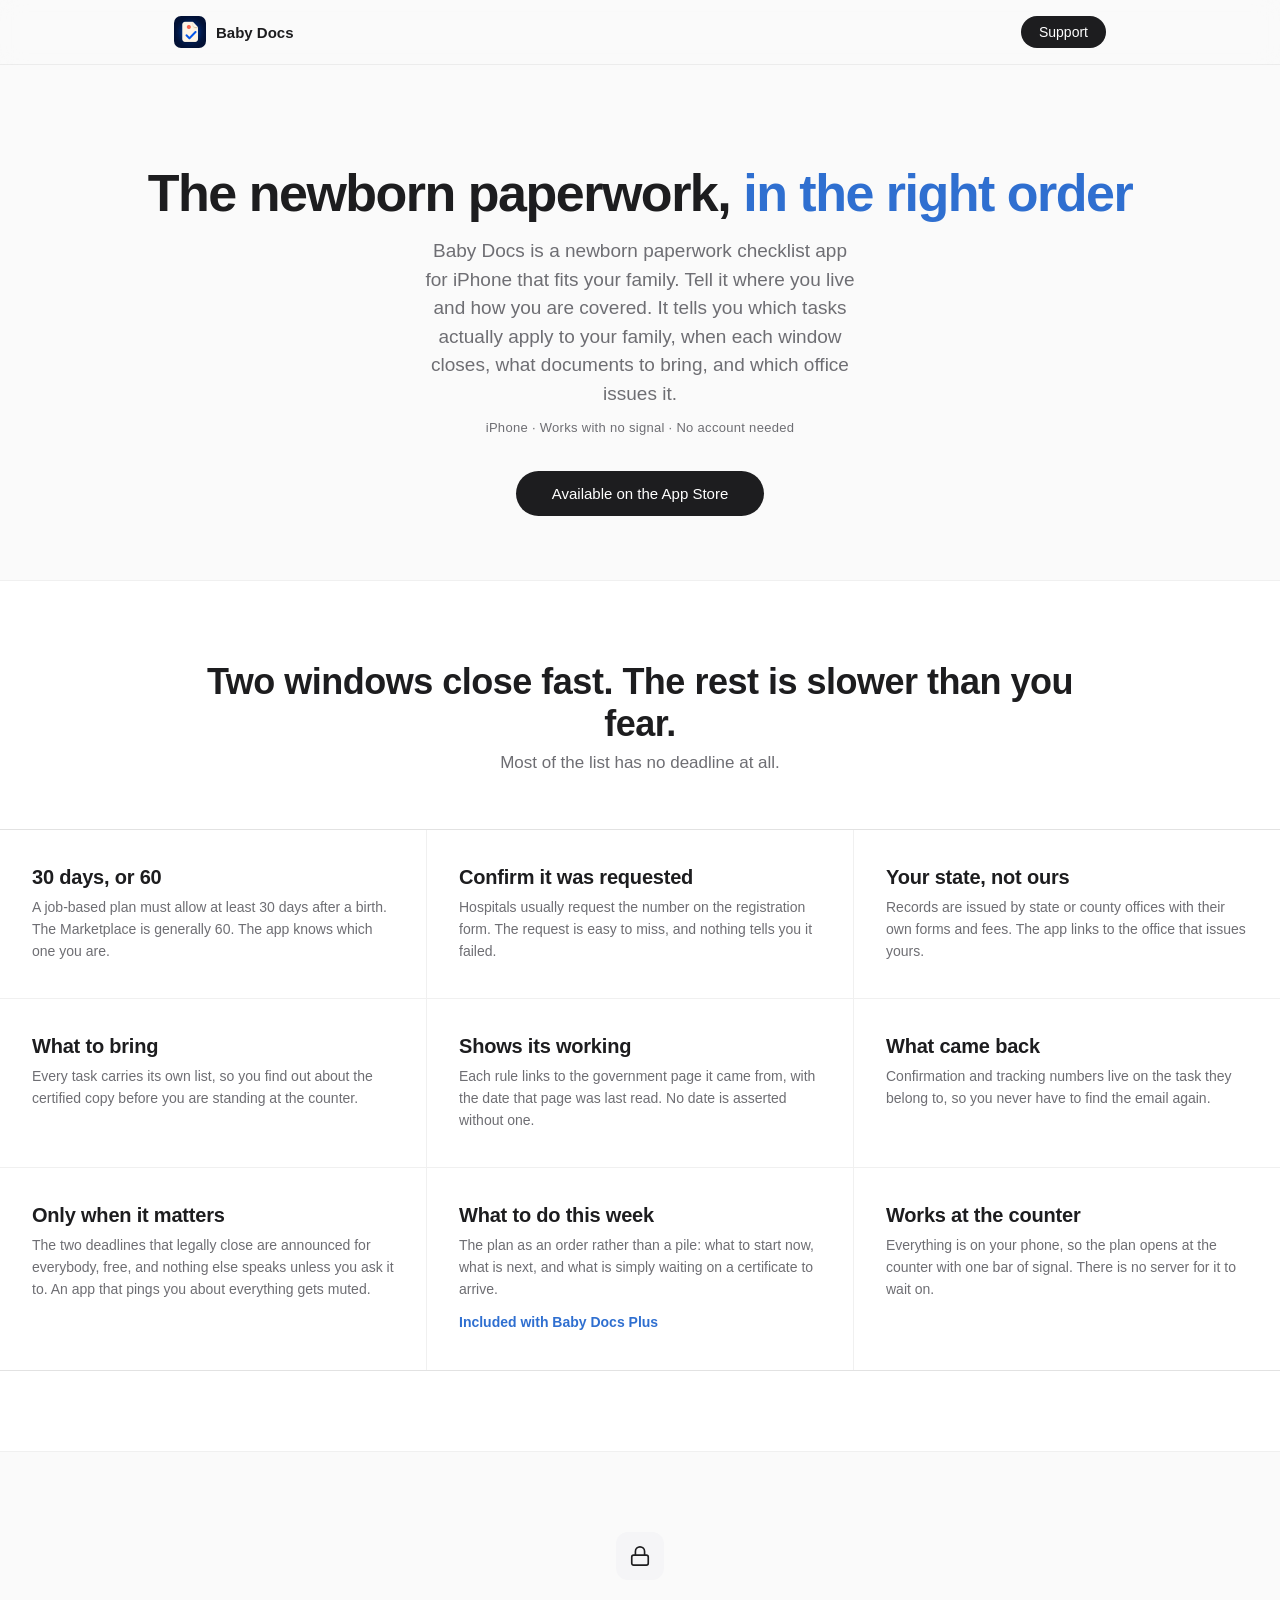
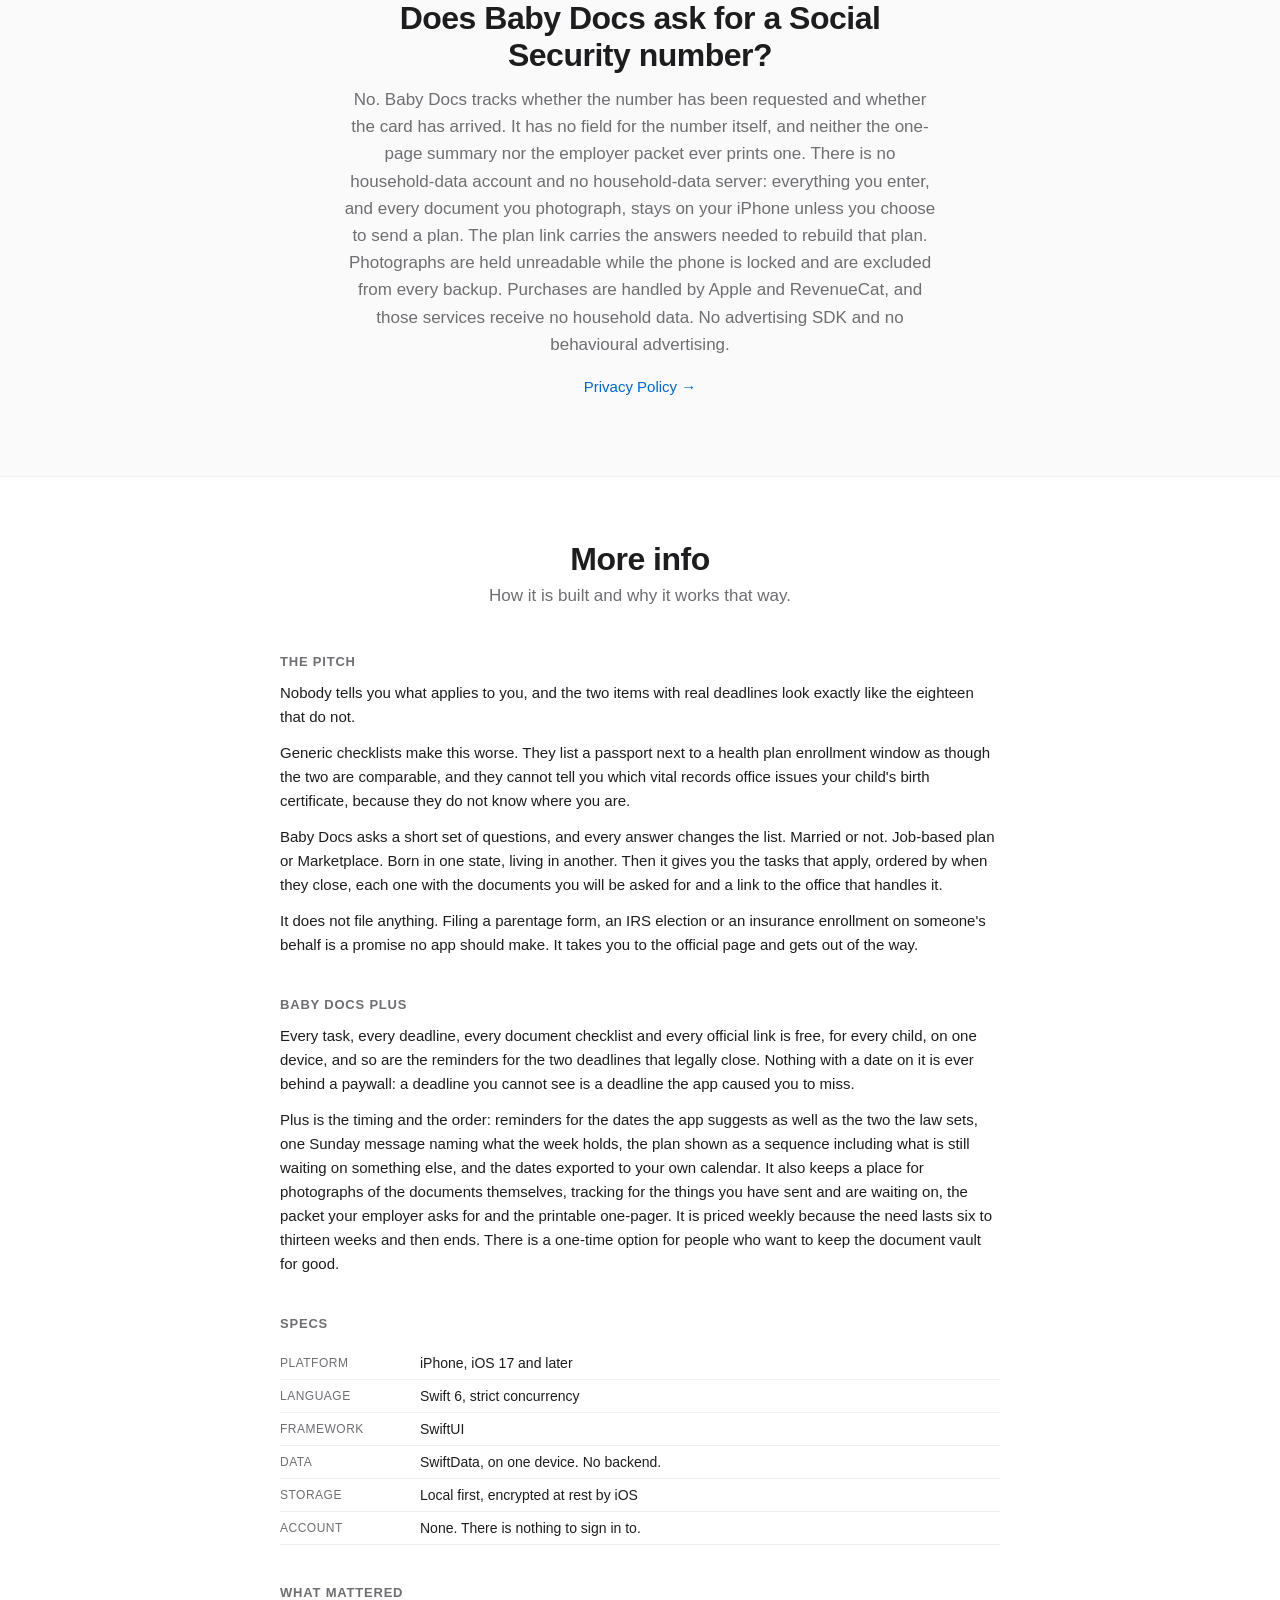
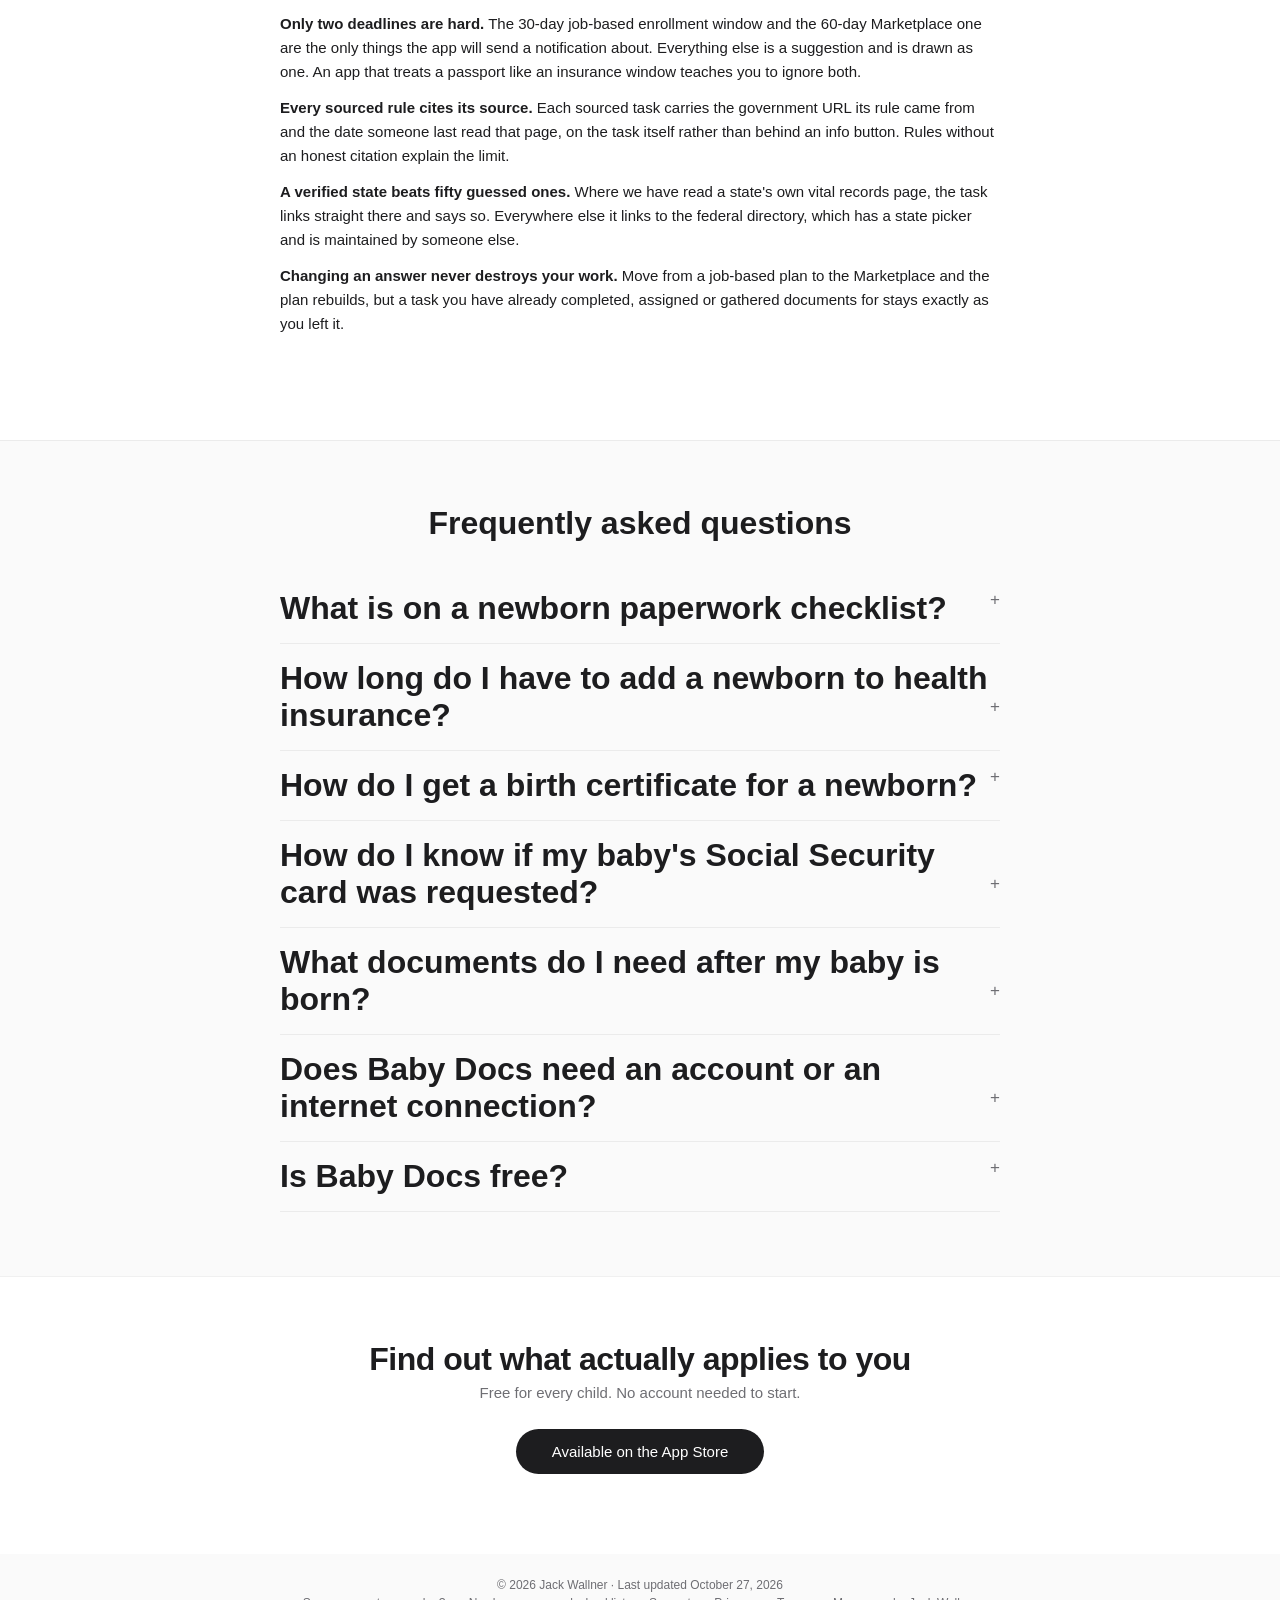
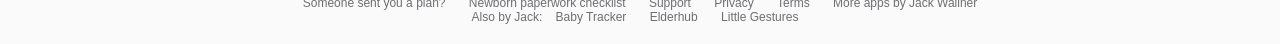
==== docs/index.html @ ced4e84e "feat(site): markdown copies, llms.txt and question H2s for AI search" ====
<!doctype html>
<html lang="en">
  <head>
    <meta charset="UTF-8" />
    <meta name="viewport" content="width=device-width, initial-scale=1.0" />
    <link rel="icon" type="image/png" sizes="256x256" href="icon_256.png" />
    <link rel="apple-touch-icon" href="icon_256.png" />
    <title>Baby Docs: Newborn Paperwork Checklist for iPhone</title>
    <meta name="description" content="Baby Docs is a newborn paperwork checklist app for iPhone: birth certificate, Social Security card, health plan and leave, with deadlines and official links.">
    <link rel="canonical" href="https://jackwallner.com/ios/babydocs/" />
    <meta name="apple-itunes-app" content="app-id=6799785786" />
    <script>if(location.hostname==="jackwallner.github.io"){var c=document.querySelector('link[rel="canonical"]');if(c&&c.href.indexOf("https://jackwallner.com/")===0)location.replace(c.href)}</script>
    <meta
      name="keywords"
      content="newborn paperwork, birth certificate, social security card for baby, add baby to insurance, special enrollment period, new parent checklist, parental leave, 529, passport for baby"
    />

    <meta property="og:title" content="Baby Docs: Newborn Paperwork Checklist for iPhone">
    <meta property="og:description" content="Tell it where you live and how you are covered. It shows which newborn paperwork applies, when each window closes, and where to go.">
    <meta property="og:type" content="website">
    <meta property="og:url" content="https://jackwallner.com/ios/babydocs/">
    <meta property="og:image" content="https://jackwallner.github.io/babydocs/og-preview.png">
    <meta property="og:video" content="https://jackwallner.github.io/babydocs/preview.mp4">
    <meta property="og:video:secure_url" content="https://jackwallner.github.io/babydocs/preview.mp4">
    <meta property="og:video:type" content="video/mp4">
    <meta property="og:video:width" content="1080">
    <meta property="og:video:height" content="1080">
    <meta property="og:site_name" content="Jack Wallner">

    <meta name="twitter:card" content="summary_large_image">
    <meta name="twitter:title" content="Baby Docs: Newborn Paperwork Checklist for iPhone">
    <meta name="twitter:description" content="Tell it where you live and how you are covered. It shows which newborn paperwork applies, when each window closes, and where to go.">
    <meta name="twitter:image" content="https://jackwallner.github.io/babydocs/icon_256.png">

    <meta name="robots" content="index, follow, max-image-preview:large">
    <script type="application/ld+json">
{
  "@context": "https://schema.org",
  "@graph": [
    {
      "@type": "MobileApplication",
      "dateModified": "2026-10-27",
      "@id": "https://jackwallner.com/ios/babydocs/#app",
      "name": "Baby Docs: Newborn Paperwork",
      "alternateName": "Baby Docs",
      "description": "Baby Docs is a newborn paperwork checklist for iPhone for families in the United States. It builds a plan for the birth certificate, Social Security card, health plan enrollment and parental leave, with the deadline, the documents to bring and the official link for each. No account is needed and it works offline.",
      "applicationCategory": "UtilitiesApplication",
      "operatingSystem": "iOS 17.0 or later",
      "url": "https://jackwallner.com/ios/babydocs/",
      "downloadUrl": "https://apps.apple.com/us/app/baby-docs-newborn-paperwork/id6799785786",
      "installUrl": "https://apps.apple.com/us/app/baby-docs-newborn-paperwork/id6799785786",
      "sameAs": "https://apps.apple.com/us/app/baby-docs-newborn-paperwork/id6799785786",
      "featureList": [
        "Personalized newborn paperwork plan from a few questions",
        "Health plan enrollment windows for job-based and Marketplace coverage",
        "Social Security card request and arrival tracking, never stores the number",
        "Documents to bring and an official link for every task",
        "Reminders for the two legally closing deadlines",
        "Works offline with no account",
        "Optional Plus for timing, document vault and exports"
      ],
      "offers": {
        "@type": "Offer",
        "price": "0",
        "priceCurrency": "USD"
      },
      "author": {
        "@type": "Person",
        "name": "Jack Wallner",
        "url": "https://jackwallner.com/"
      },
      "publisher": {
        "@type": "Person",
        "name": "Jack Wallner",
        "url": "https://jackwallner.com/"
      }
    },
    {
      "@type": "FAQPage",
      "mainEntity": [
        {
          "@type": "Question",
          "name": "What is on a newborn paperwork checklist?",
          "acceptedAnswer": {
            "@type": "Answer",
            "text": "In the United States it usually covers the birth certificate, the Social Security card, adding the baby to your health plan, parental leave and a few optional items like a passport. Baby Docs asks a few questions about your household and shows only the tasks that apply to you."
          }
        },
        {
          "@type": "Question",
          "name": "How long do I have to add a newborn to health insurance?",
          "acceptedAnswer": {
            "@type": "Answer",
            "text": "A job-based plan must allow at least 30 days after a birth, and the Marketplace is generally 60 days. Baby Docs checks which kind of coverage you have and shows the window that applies, and these are the two deadlines it sends reminders for."
          }
        },
        {
          "@type": "Question",
          "name": "How do I get a birth certificate for a newborn?",
          "acceptedAnswer": {
            "@type": "Answer",
            "text": "Birth certificates are issued by a state or county vital records office, each with its own forms and fees. Baby Docs links to the office that issues yours and lists the documents to bring."
          }
        },
        {
          "@type": "Question",
          "name": "How do I know if my baby's Social Security card was requested?",
          "acceptedAnswer": {
            "@type": "Answer",
            "text": "Hospitals usually request the number on the birth registration form, but the request is easy to miss. Baby Docs tracks whether the number has been requested and whether the card has arrived. It never asks for the number itself."
          }
        },
        {
          "@type": "Question",
          "name": "What documents do I need after my baby is born?",
          "acceptedAnswer": {
            "@type": "Answer",
            "text": "It depends on the task, your state and your coverage. Every task in Baby Docs carries its own list of documents to bring, so you know about things like a certified copy before you are at the counter."
          }
        },
        {
          "@type": "Question",
          "name": "Does Baby Docs need an account or an internet connection?",
          "acceptedAnswer": {
            "@type": "Answer",
            "text": "No account is needed, and the plan works with no signal. Everything you enter stays on your iPhone, and there is no household-data server."
          }
        },
        {
          "@type": "Question",
          "name": "Is Baby Docs free?",
          "acceptedAnswer": {
            "@type": "Answer",
            "text": "Yes. Every task, deadline, document checklist and official link is free, for every child. The optional Plus upgrade adds timing, a document vault and exports, and nothing with a date on it is behind a paywall. Prices are shown in the app before you buy and vary by region."
          }
        }
      ]
    },
    {
      "@type": "BreadcrumbList",
      "itemListElement": [
        {
          "@type": "ListItem",
          "position": 1,
          "name": "Jack Wallner",
          "item": "https://jackwallner.com/"
        },
        {
          "@type": "ListItem",
          "position": 2,
          "name": "iOS apps",
          "item": "https://jackwallner.com/ios/"
        },
        {
          "@type": "ListItem",
          "position": 3,
          "name": "Baby Docs: Newborn Paperwork",
          "item": "https://jackwallner.com/ios/babydocs/"
        }
      ]
    }
  ]
}
    </script>
    <style>
      * {
        margin: 0;
        padding: 0;
        box-sizing: border-box;
      }

      body {
        font-family:
          -apple-system, BlinkMacSystemFont, "SF Pro Display", "SF Pro Text",
          "Helvetica Neue", sans-serif;
        color: #1d1d1f;
        background: #fafafa;
        -webkit-font-smoothing: antialiased;
        -moz-osx-font-smoothing: grayscale;
      }

      .container {
        max-width: 980px;
        margin: 0 auto;
        padding: 0 24px;
      }

      /* Nav */
      nav {
        padding: 16px 0;
        border-bottom: 1px solid rgba(0, 0, 0, 0.06);
        background: rgba(250, 250, 250, 0.85);
        backdrop-filter: blur(12px);
        -webkit-backdrop-filter: blur(12px);
        position: sticky;
        top: 0;
        z-index: 10;
      }

      nav .container {
        display: flex;
        align-items: center;
        justify-content: space-between;
      }

      .nav-brand {
        display: flex;
        align-items: center;
        gap: 10px;
        text-decoration: none;
        color: #1d1d1f;
      }

      .nav-brand img {
        width: 32px;
        height: 32px;
        border-radius: 7px;
      }

      .nav-brand span {
        font-size: 15px;
        font-weight: 600;
      }

      .nav-link {
        font-size: 14px;
        text-decoration: none;
        background: #1d1d1f;
        color: #fff;
        padding: 8px 18px;
        border-radius: 980px;
        font-weight: 500;
        transition: opacity 0.15s;
      }

      .nav-link:hover {
        opacity: 0.85;
      }

      /* Hero */
      .hero {
        text-align: center;
        padding: 100px 24px 64px;
      }

      .hero h1 {
        font-size: 52px;
        font-weight: 700;
        letter-spacing: -1.5px;
        line-height: 1.08;
        margin-bottom: 16px;
      }

      .hero h1 span {
        color: #2f6fd0;
      }

      .hero .tagline {
        font-size: 19px;
        color: #6e6e73;
        line-height: 1.5;
        max-width: 440px;
        margin: 0 auto 12px;
      }

      .hero .platforms {
        font-size: 13px;
        color: #6e6e73;
        letter-spacing: 0.3px;
        margin-bottom: 36px;
      }

      .download-btn {
        display: inline-block;
        background: #1d1d1f;
        color: #fff;
        font-size: 15px;
        font-weight: 500;
        padding: 14px 36px;
        border-radius: 980px;
        text-decoration: none;
        transition: opacity 0.15s;
      }

      .download-btn:hover {
        opacity: 0.85;
      }

      /* Screenshot showcase */
      .showcase {
        padding: 0 0 80px;
      }

      .showcase-scroll {
        display: flex;
        gap: 24px;
        overflow-x: auto;
        scroll-snap-type: x mandatory;
        -webkit-overflow-scrolling: touch;
        padding: 0 24px;
        max-width: 1200px;
        margin: 0 auto;
        scrollbar-width: none;
      }

      .showcase-scroll::-webkit-scrollbar {
        display: none;
      }

      .showcase-card {
        flex-shrink: 0;
        scroll-snap-align: center;
        border-radius: 18px;
        overflow: hidden;
        box-shadow:
          0 2px 8px rgba(0, 0, 0, 0.06),
          0 16px 48px rgba(0, 0, 0, 0.08);
      }

      .showcase-card img {
        height: 540px;
        display: block;
      }

      /* Features */
      .features {
        padding: 80px 0;
        background: #fff;
        border-top: 1px solid rgba(0, 0, 0, 0.06);
        border-bottom: 1px solid rgba(0, 0, 0, 0.06);
      }

      .features-header {
        text-align: center;
        margin-bottom: 56px;
      }

      .features-header h2 {
        font-size: 36px;
        font-weight: 700;
        letter-spacing: -0.5px;
        margin-bottom: 8px;
      }

      .features-header p {
        font-size: 17px;
        color: #6e6e73;
      }

      .features-grid {
        display: grid;
        grid-template-columns: repeat(3, 1fr);
        gap: 1px;
        background: rgba(0, 0, 0, 0.06);
        border-top: 1px solid rgba(0, 0, 0, 0.06);
        border-bottom: 1px solid rgba(0, 0, 0, 0.06);
      }

      .feature-card {
        background: #fff;
        padding: 36px 32px;
      }

      .feature-card h3 {
        font-size: 20px;
        font-weight: 600;
        letter-spacing: -0.2px;
        margin-bottom: 8px;
      }

      .feature-card p {
        font-size: 14px;
        color: #6e6e73;
        line-height: 1.55;
      }

      /* Privacy */
      .privacy {
        padding: 80px 0;
      }

      .privacy .container {
        max-width: 640px;
        text-align: center;
      }

      .privacy .lockup {
        display: inline-flex;
        align-items: center;
        justify-content: center;
        width: 48px;
        height: 48px;
        border-radius: 12px;
        background: #f5f5f7;
        margin-bottom: 20px;
      }

      .privacy .lockup svg {
        width: 22px;
        height: 22px;
        fill: none;
        stroke: #1d1d1f;
        stroke-width: 1.8;
        stroke-linecap: round;
        stroke-linejoin: round;
      }

      .privacy h2 {
        font-size: 32px;
        font-weight: 700;
        letter-spacing: -0.5px;
        margin-bottom: 12px;
      }

      .privacy p {
        font-size: 17px;
        color: #6e6e73;
        line-height: 1.6;
        margin-bottom: 20px;
      }

      .privacy a {
        font-size: 15px;
        color: #0066cc;
        text-decoration: none;
        font-weight: 500;
      }

      .privacy a:hover {
        text-decoration: underline;
      }

      /* More Info */
      .more-info {
        padding: 64px 24px;
        background: #fff;
        border-top: 1px solid rgba(0, 0, 0, 0.06);
      }

      .more-info-header {
        text-align: center;
        margin-bottom: 48px;
      }

      .more-info-header h2 {
        font-size: 32px;
        font-weight: 700;
        letter-spacing: -0.5px;
        margin-bottom: 8px;
      }

      .more-info-header p {
        font-size: 17px;
        color: #6e6e73;
      }

      .more-info-content {
        max-width: 720px;
        margin: 0 auto;
      }

      .more-info-section {
        margin-bottom: 40px;
      }

      .more-info-section h3 {
        font-size: 13px;
        font-weight: 600;
        text-transform: uppercase;
        letter-spacing: 0.8px;
        color: #6e6e73;
        margin-bottom: 12px;
      }

      .more-info-section p {
        font-size: 15px;
        line-height: 1.6;
        color: #1d1d1f;
        margin-bottom: 12px;
      }

      .more-info-section p:last-child {
        margin-bottom: 0;
      }

      .more-info-section strong {
        font-weight: 600;
      }

      .specs-table {
        width: 100%;
        font-size: 14px;
        border-collapse: collapse;
        margin-top: 16px;
      }

      .specs-table td {
        padding: 8px 0;
        border-bottom: 1px solid rgba(0, 0, 0, 0.06);
      }

      .specs-table td:first-child {
        color: #6e6e73;
        width: 140px;
        font-size: 12px;
        text-transform: uppercase;
        letter-spacing: 0.5px;
      }

      /* CTA */
      .cta {
        text-align: center;
        padding: 64px 24px 80px;
        background: #fff;
        border-top: 1px solid rgba(0, 0, 0, 0.06);
      }

      .cta h2 {
        font-size: 32px;
        font-weight: 700;
        letter-spacing: -0.5px;
        margin-bottom: 6px;
      }

      .cta p {
        font-size: 15px;
        color: #6e6e73;
        margin-bottom: 28px;
      }

      /* Footer */
      footer {
        text-align: center;
        padding: 20px 24px;
        font-size: 12px;
        color: #6e6e73;
      }

      footer a {
        color: #6e6e73;
        text-decoration: none;
        margin: 0 10px;
      }

      footer a:hover {
        color: #1d1d1f;
      }

      footer .divider {
        margin: 4px 0;
      }

      /* Responsive */
      @media (max-width: 768px) {
        .hero {
          padding: 72px 20px 48px;
        }
        .hero h1 {
          font-size: 36px;
          letter-spacing: -1px;
        }
        .hero .tagline {
          font-size: 17px;
        }

        .showcase-card img {
          height: 400px;
        }

        .features-grid {
          grid-template-columns: 1fr;
        }

        .features-header h2 {
          font-size: 28px;
        }
        .privacy h2,
        .cta h2 {
          font-size: 26px;
        }
      }

      @media (max-width: 480px) {
        .showcase-card img {
          height: 360px;
        }
      }
    
        .faq { padding: 64px 24px; background: #fafafa; border-top: 1px solid rgba(0,0,0,0.06); }
        .faq h2 { font-size: 32px; font-weight: 700; text-align: center; margin-bottom: 32px; color: inherit; }
        .faq-list { max-width: 720px; margin: 0 auto; }
        .faq details { border-bottom: 1px solid rgba(0,0,0,0.06); padding: 16px 0; }
        .faq summary { font-size: 17px; font-weight: 600; cursor: pointer; list-style: none; }
        .faq summary::-webkit-details-marker { display: none; }
        .faq summary::after { content: "+"; float: right; color: #6e6e73; font-weight: 400; }
        .faq details[open] summary::after { content: "\2212"; }
        .faq details p { font-size: 15px; line-height: 1.6; color: #6e6e73; margin-top: 10px; }
        .feature-card .tier {
            margin-top: 12px;
            font-size: 14px;
            font-weight: 600;
            color: #2f6fd0;
        }
            summary > h2 { display: inline; margin: 0; font: inherit; letter-spacing: inherit; color: inherit; }
</style>
  </head>
  <body>
    <nav>
      <div class="container">
        <a class="nav-brand" href="./">
          <img src="icon_256.webp" alt="Baby Docs" loading="lazy" decoding="async">
          <span>Baby Docs</span>
        </a>
        <a class="nav-link" href="support.html">Support</a>
      </div>
    </nav>

    <section class="hero">
      <h1>The newborn paperwork, <span>in the right order</span></h1>
      <p class="tagline">
        Baby Docs is a newborn paperwork checklist app for iPhone that fits your family. Tell it where you live and how you are covered. It tells you which tasks
        actually apply to your family, when each window closes, what documents
        to bring, and which office issues it.
      </p>
      <p class="platforms">
        iPhone &middot; Works with no signal &middot; No account needed
      </p>
      <a class="download-btn" href="https://apps.apple.com/us/app/baby-docs-newborn-paperwork/id6799785786?pt=128748779&amp;ct=jw-babydocs-home&amp;mt=8">Available on the App Store</a>
    </section>

    <section class="features">
      <div class="container">
        <div class="features-header">
          <h2>Two windows close fast. The rest is slower than you fear.</h2>
          <p>
            Most of the list has no deadline at all.
          </p>
        </div>
      </div>
      <div class="features-grid">
        <div class="feature-card">
          <h3>30 days, or 60</h3>
          <p>
            A job-based plan must allow at least 30 days after a birth. The
            Marketplace is generally 60. The app knows which one you are.
          </p>
        </div>
        <div class="feature-card">
          <h3>Confirm it was requested</h3>
          <p>
            Hospitals usually request the number on the registration form. The
            request is easy to miss, and nothing tells you it failed.
          </p>
        </div>
        <div class="feature-card">
          <h3>Your state, not ours</h3>
          <p>
            Records are issued by state or county offices with their own forms
            and fees. The app links to the office that issues yours.
          </p>
        </div>
        <div class="feature-card">
          <h3>What to bring</h3>
          <p>
            Every task carries its own list, so you find out about the certified
            copy before you are standing at the counter.
          </p>
        </div>
        <div class="feature-card">
          <h3>Shows its working</h3>
          <p>
            Each rule links to the government page it came from, with the date
            that page was last read. No date is asserted without one.
          </p>
        </div>
        <div class="feature-card">
          <h3>What came back</h3>
          <p>
            Confirmation and tracking numbers live on the task they belong to,
            so you never have to find the email again.
          </p>
        </div>
        <div class="feature-card">
          <h3>Only when it matters</h3>
          <p>
            The two deadlines that legally close are announced for everybody,
            free, and nothing else speaks unless you ask it to. An app that
            pings you about everything gets muted.
          </p>
        </div>
        <div class="feature-card">
          <h3>What to do this week</h3>
          <p>
            The plan as an order rather than a pile: what to start now, what is
            next, and what is simply waiting on a certificate to arrive.
          </p>
          <p class="tier">Included with Baby Docs Plus</p>
        </div>
        <div class="feature-card">
          <h3>Works at the counter</h3>
          <p>
            Everything is on your phone, so the plan opens at the counter with
            one bar of signal. There is no server for it to wait on.
          </p>
        </div>
      </div>
    </section>

    <section class="privacy">
      <div class="container">
        <div class="lockup">
          <svg viewBox="0 0 24 24">
            <rect x="3" y="11" width="18" height="11" rx="2" />
            <path d="M7 11V7a5 5 0 0 1 10 0v4" />
          </svg>
        </div>
        <h2>Does Baby Docs ask for a Social Security number?</h2>
        <p>
          No. Baby Docs tracks whether the number has been requested and whether the
          card has arrived. It has no field for the number itself, and neither
          the one-page summary nor the employer packet ever prints one. There is
          no household-data account and no household-data server: everything you
          enter, and every document you photograph, stays on your iPhone unless
          you choose to send a plan. The plan link carries the answers needed to
          rebuild that plan. Photographs are held unreadable while the phone is
          locked and are excluded from every backup. Purchases are handled by
          Apple and RevenueCat, and those services receive no household data. No
          advertising SDK and no behavioural advertising.
        </p>
        <a href="privacy-policy.html">Privacy Policy &rarr;</a>
      </div>
    </section>

    <section class="more-info">
      <div class="container">
        <div class="more-info-header">
          <h2>More info</h2>
          <p>How it is built and why it works that way.</p>
        </div>
        <div class="more-info-content">
          <div class="more-info-section">
            <h3>The Pitch</h3>
            <p>
              Nobody tells you what applies to you, and the two items with
              real deadlines look exactly like the eighteen that do not.
            </p>
            <p>
              Generic checklists make this worse. They list a passport next to a
              health plan enrollment window as though the two are comparable,
              and they cannot tell you which vital records office issues your
              child's birth certificate, because they do not know where you are.
            </p>
            <p>
              Baby Docs asks a short set of questions, and every answer changes
              the list. Married or not. Job-based plan or Marketplace. Born in
              one state, living in another. Then it gives you the tasks that
              apply, ordered by when they close, each one with the documents you
              will be asked for and a link to the office that handles it.
            </p>
            <p>
              It does not file anything. Filing a parentage form, an IRS
              election or an insurance enrollment on someone's behalf is a
              promise no app should make. It takes you to the official page and
              gets out of the way.
            </p>
          </div>

          <div class="more-info-section">
            <h3>Baby Docs Plus</h3>
            <p>
              Every task, every deadline, every document checklist and every
              official link is free, for every child, on one device, and so are
              the reminders for the two deadlines that legally close. Nothing
              with a date on it is ever behind a paywall: a deadline you cannot
              see is a deadline the app caused you to miss.
            </p>
            <p>
              Plus is the timing and the order: reminders for the dates the app
              suggests as well as the two the law sets, one Sunday message
              naming what the week holds, the plan shown as a sequence including
              what is still waiting on something else, and the dates exported to
              your own calendar. It also keeps a place for photographs of the
              documents themselves, tracking for the things you have sent and
              are waiting on, the packet your employer asks for and the
              printable one-pager. It is priced weekly because the need lasts six to thirteen weeks and then ends. There is a one-time option for
              people who want to keep the document vault for good.
            </p>
          </div>

          <div class="more-info-section">
            <h3>Specs</h3>
            <table class="specs-table">
              <tr>
                <td>Platform</td>
                <td>iPhone, iOS 17 and later</td>
              </tr>
              <tr>
                <td>Language</td>
                <td>Swift 6, strict concurrency</td>
              </tr>
              <tr>
                <td>Framework</td>
                <td>SwiftUI</td>
              </tr>
              <tr>
                <td>Data</td>
                <td>SwiftData, on one device. No backend.</td>
              </tr>
              <tr>
                <td>Storage</td>
                <td>Local first, encrypted at rest by iOS</td>
              </tr>
              <tr>
                <td>Account</td>
                <td>None. There is nothing to sign in to.</td>
              </tr>
            </table>
          </div>

          <div class="more-info-section">
            <h3>What Mattered</h3>
            <p>
              <strong>Only two deadlines are hard.</strong> The 30-day job-based
              enrollment window and the 60-day Marketplace one are the only
              things the app will send a notification about. Everything else is
              a suggestion and is drawn as one. An app that treats a passport
              like an insurance window teaches you to ignore both.
            </p>
            <p>
              <strong>Every sourced rule cites its source.</strong> Each sourced
              task carries the government URL its rule came from and the date
              someone last read that page, on the task itself rather than behind
              an info button. Rules without an honest citation explain the
              limit.
            </p>
            <p>
              <strong>A verified state beats fifty guessed ones.</strong> Where
              we have read a state's own vital records page, the task links
              straight there and says so. Everywhere else it links to the
              federal directory, which has a state picker and is maintained by
              someone else.
            </p>
            <p>
              <strong>Changing an answer never destroys your work.</strong> Move
              from a job-based plan to the Marketplace and the plan rebuilds,
              but a task you have already completed, assigned or gathered
              documents for stays exactly as you left it.
            </p>
          </div>
        </div>
      </div>
    </section>

    <section class="faq" id="faq">
        <div class="container">
            <h2>Frequently asked questions</h2>
            <div class="faq-list">
                <details>
                    <summary><h2>What is on a newborn paperwork checklist?</h2></summary>
                    <p>In the United States it usually covers the birth certificate, the Social Security card, adding the baby to your health plan, parental leave and a few optional items like a passport. Baby Docs asks a few questions about your household and shows only the tasks that apply to you.</p>
                </details>
                <details>
                    <summary><h2>How long do I have to add a newborn to health insurance?</h2></summary>
                    <p>A job-based plan must allow at least 30 days after a birth, and the Marketplace is generally 60 days. Baby Docs checks which kind of coverage you have and shows the window that applies, and these are the two deadlines it sends reminders for.</p>
                </details>
                <details>
                    <summary><h2>How do I get a birth certificate for a newborn?</h2></summary>
                    <p>Birth certificates are issued by a state or county vital records office, each with its own forms and fees. Baby Docs links to the office that issues yours and lists the documents to bring.</p>
                </details>
                <details>
                    <summary><h2>How do I know if my baby's Social Security card was requested?</h2></summary>
                    <p>Hospitals usually request the number on the birth registration form, but the request is easy to miss. Baby Docs tracks whether the number has been requested and whether the card has arrived. It never asks for the number itself.</p>
                </details>
                <details>
                    <summary><h2>What documents do I need after my baby is born?</h2></summary>
                    <p>It depends on the task, your state and your coverage. Every task in Baby Docs carries its own list of documents to bring, so you know about things like a certified copy before you are at the counter.</p>
                </details>
                <details>
                    <summary><h2>Does Baby Docs need an account or an internet connection?</h2></summary>
                    <p>No account is needed, and the plan works with no signal. Everything you enter stays on your iPhone, and there is no household-data server.</p>
                </details>
                <details>
                    <summary><h2>Is Baby Docs free?</h2></summary>
                    <p>Yes. Every task, deadline, document checklist and official link is free, for every child. The optional Plus upgrade adds timing, a document vault and exports, and nothing with a date on it is behind a paywall. Prices are shown in the app before you buy and vary by region.</p>
                </details>
            </div>
        </div>
    </section>

    <section class="cta">
      <h2>Find out what actually applies to you</h2>
      <p>Free for every child. No account needed to start.</p>
      <a class="download-btn" href="https://apps.apple.com/us/app/baby-docs-newborn-paperwork/id6799785786?pt=128748779&amp;ct=jw-babydocs-home&amp;mt=8">Available on the App Store</a>
    </section>

    <footer>
      <div class="divider">&copy; 2026 Jack Wallner · Last updated <time datetime="2026-10-27" data-updated>October 27, 2026</time></div>
      <div>
        <!-- Load-bearing, not decoration: the portfolio mirror that serves this
             page at jackwallner.com copies index.html plus the closure of what
             it links to, so plan.html reaches the canonical URL only because
             this link exists. Every shared plan link points at that URL, and
             those messages outlive the build that sent them. Do not remove it
             for tidiness. -->
        <a href="plan.html">Someone sent you a plan?</a>
        <a href="newborn-paperwork-checklist.html">Newborn paperwork checklist</a>
        <a href="support.html">Support</a>
        <a href="privacy-policy.html">Privacy</a>
        <a href="terms.html">Terms</a>
          <a href="https://jackwallner.com/ios/">More apps by Jack Wallner</a>
      </div>
        <div class="related-apps">Also by Jack: <a href="https://jackwallner.com/ios/baby/">Baby Tracker</a> <a href="https://jackwallner.com/ios/elderhub/">Elderhub</a> <a href="https://jackwallner.com/ios/bond/">Little Gestures</a></div>
    </footer>
  </body>
</html>
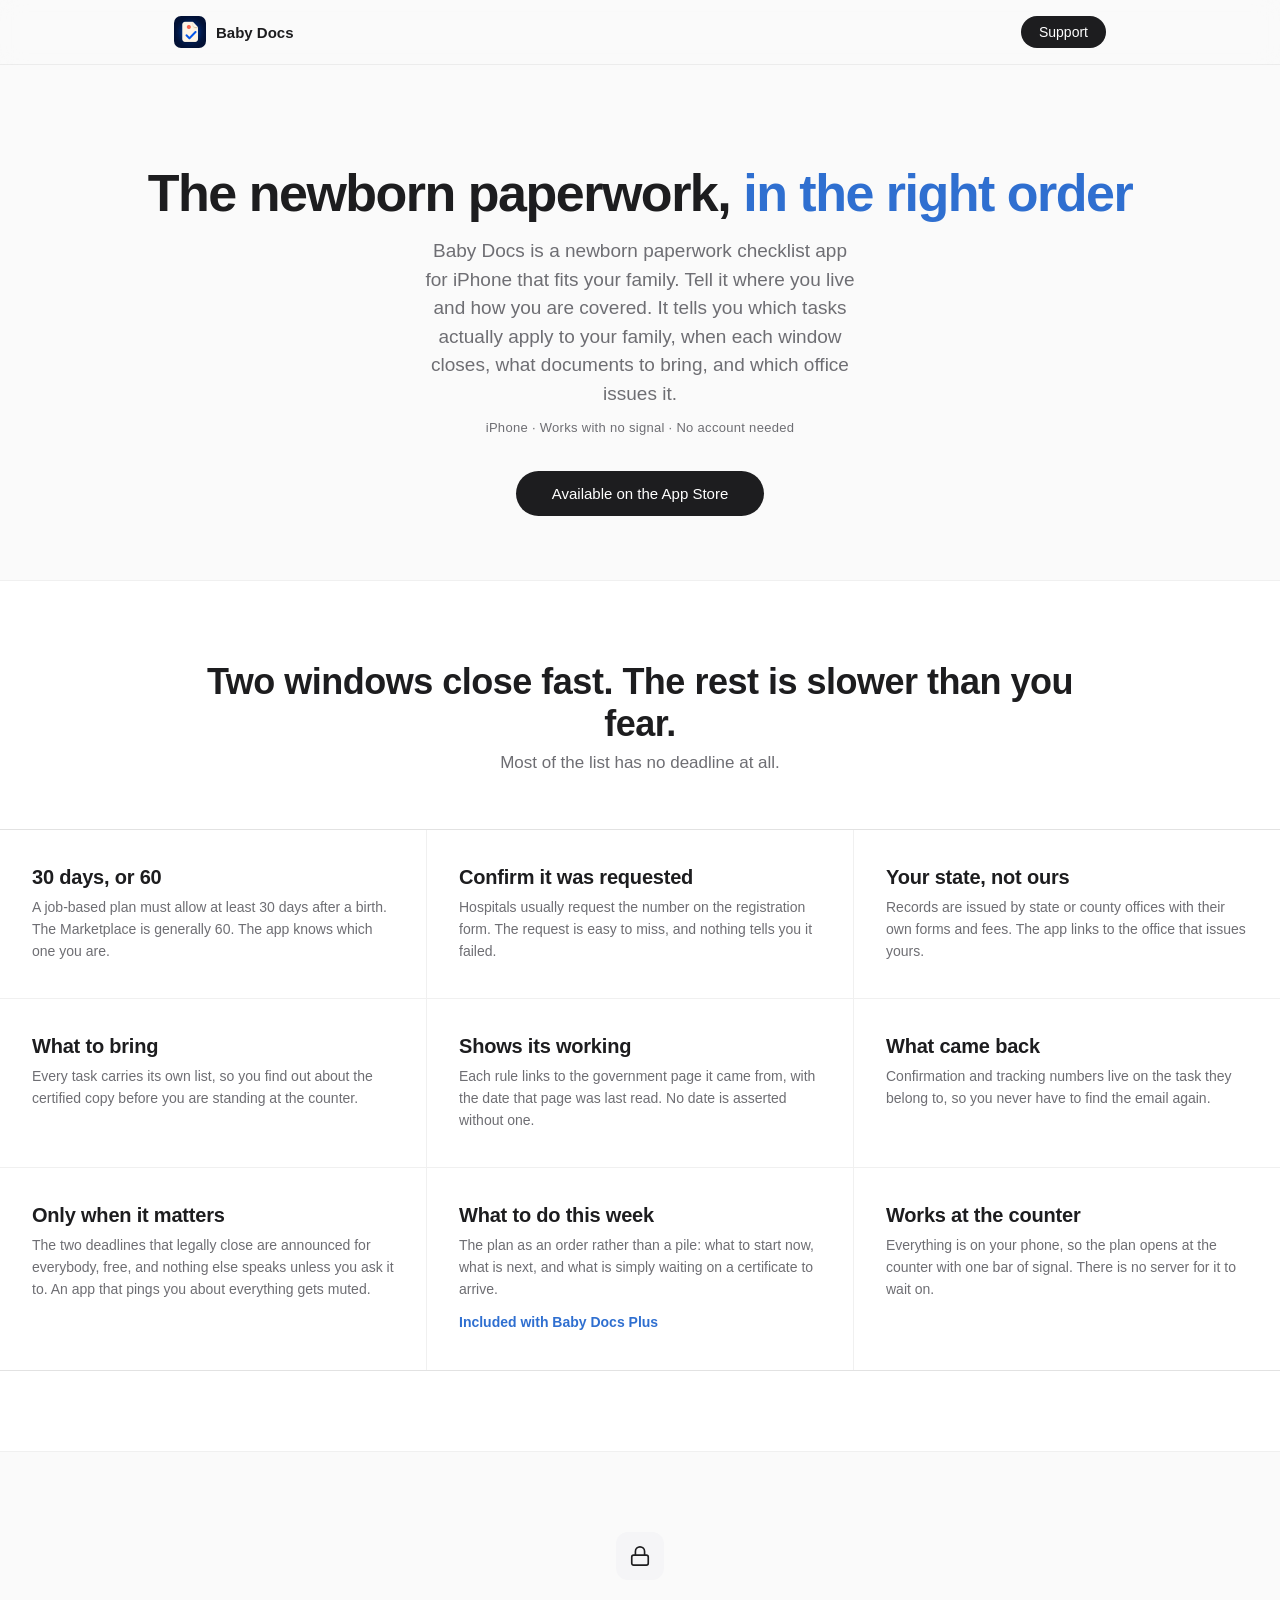
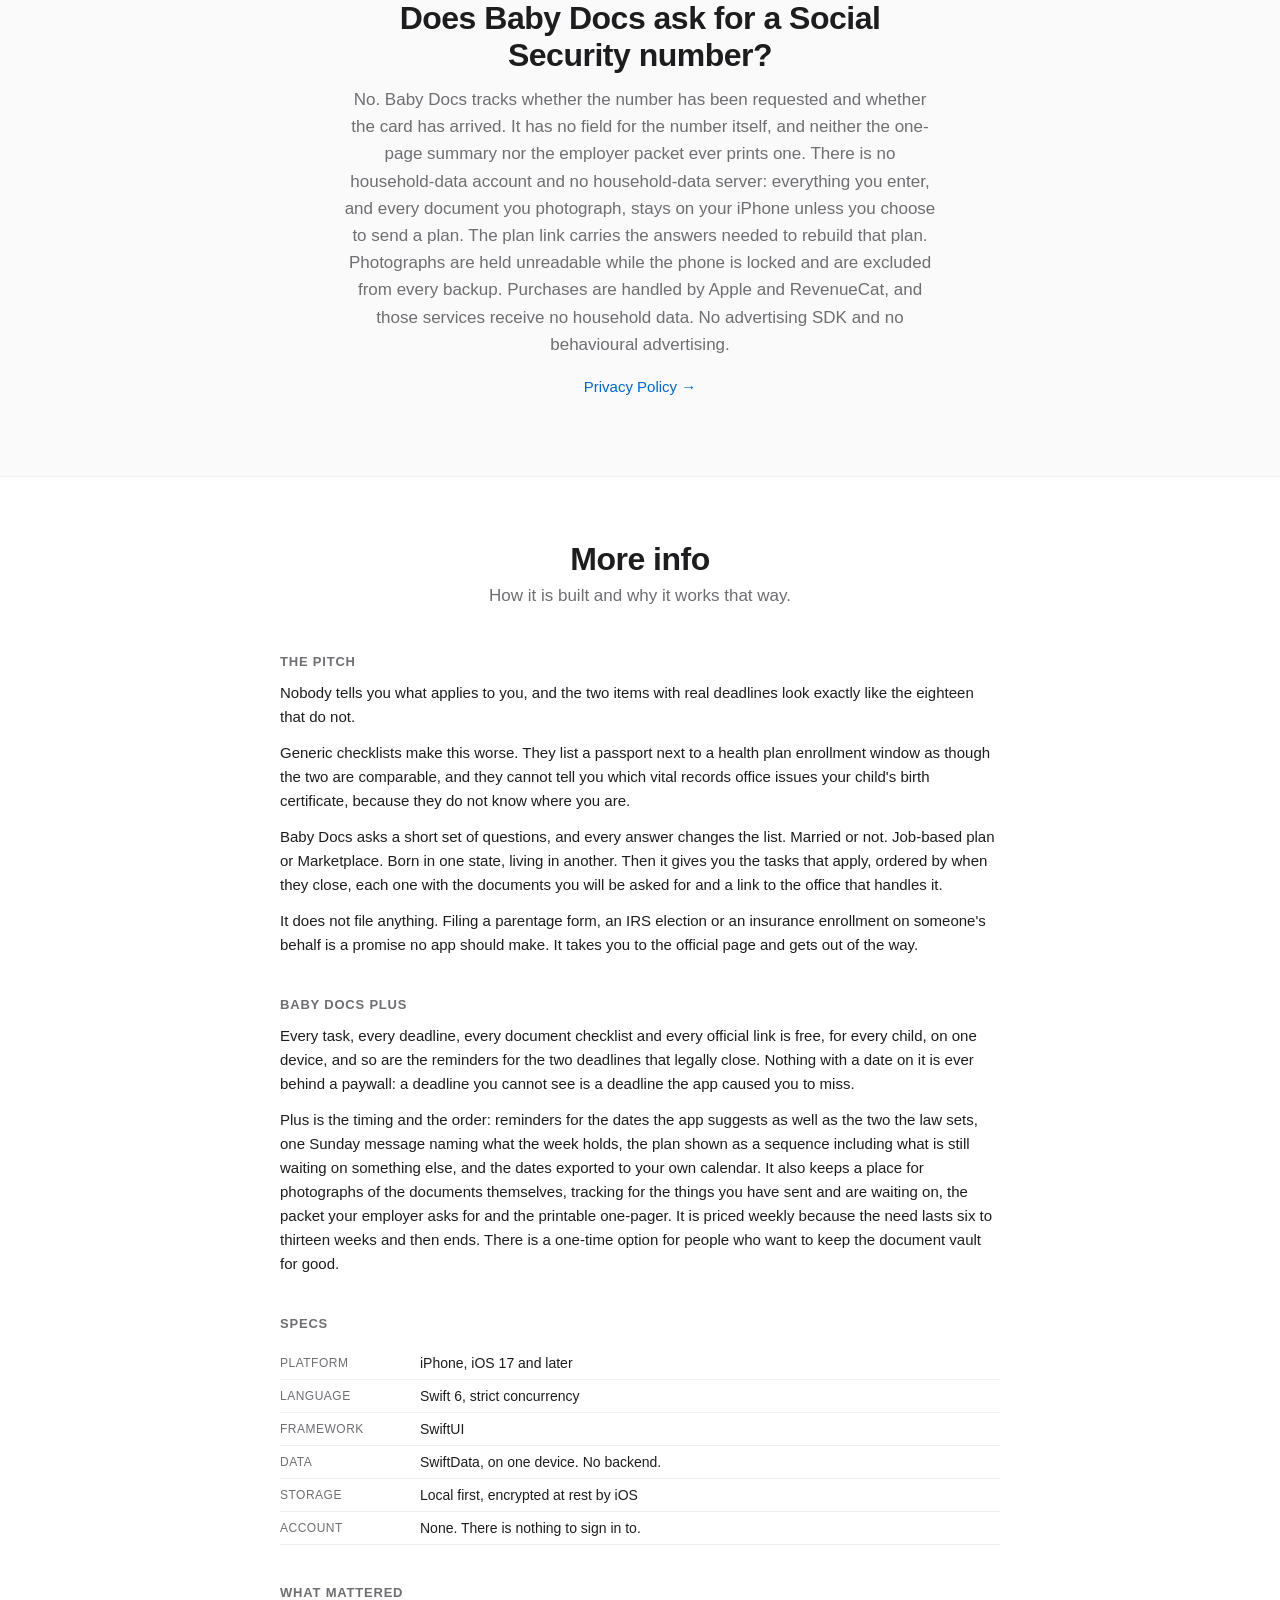
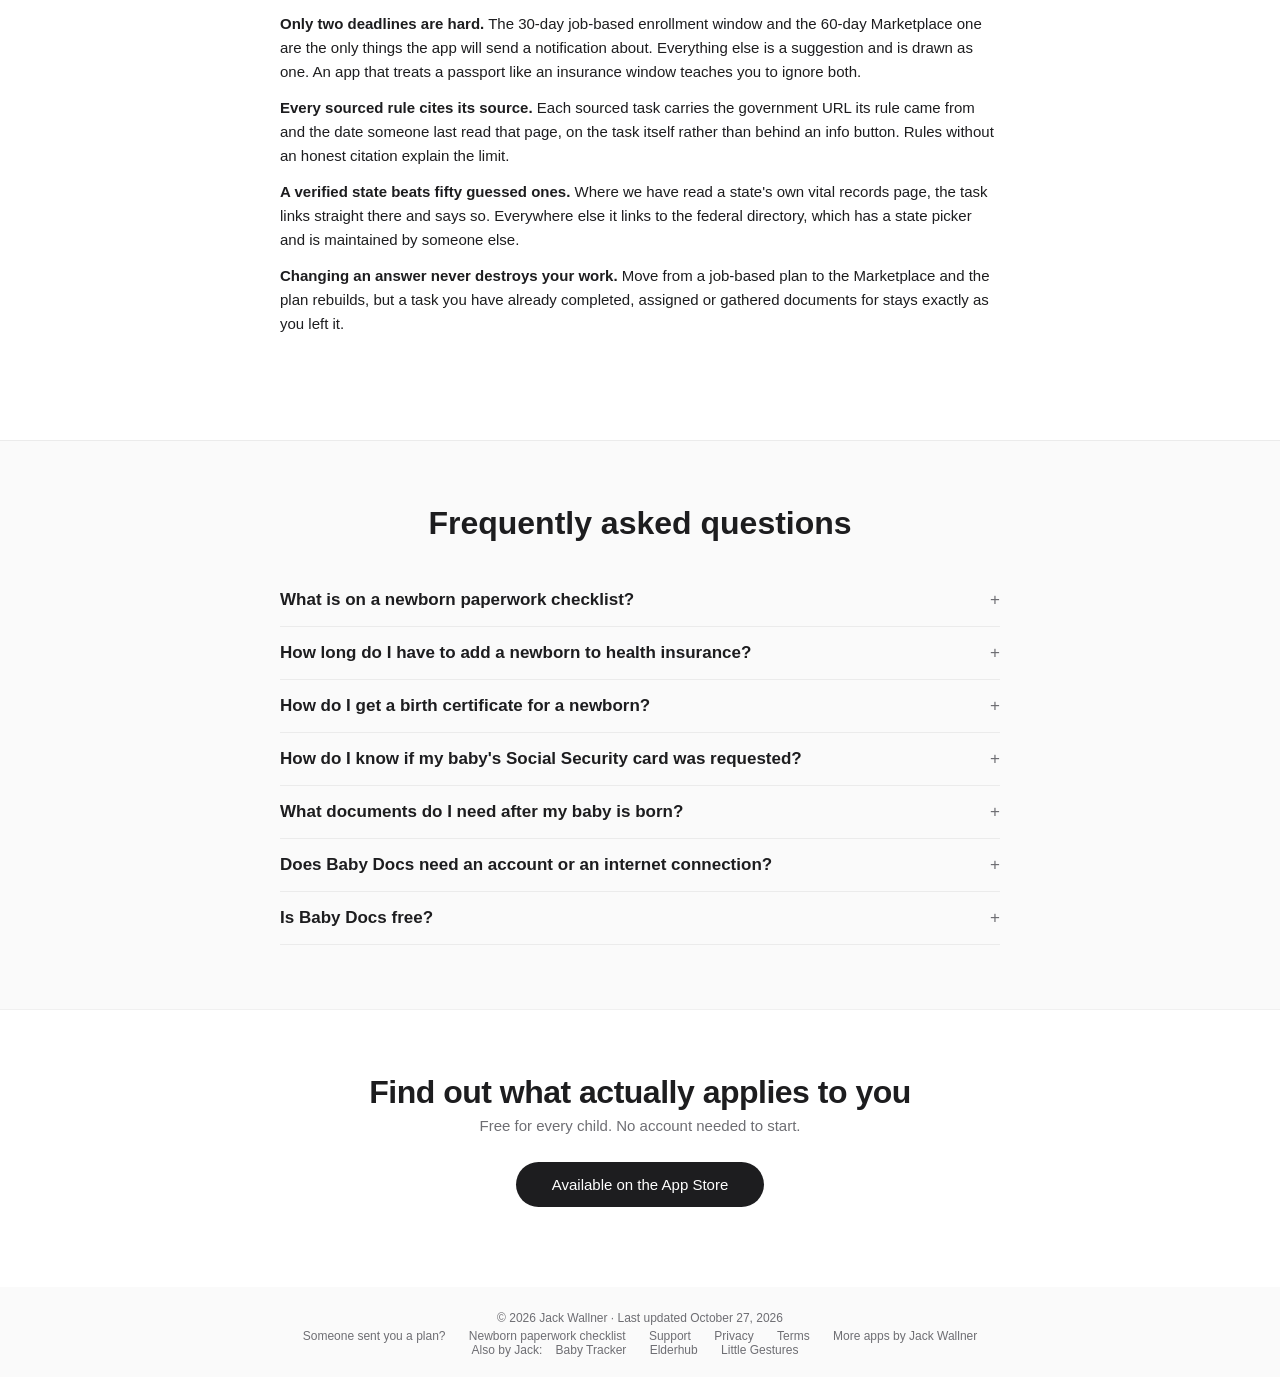
==== commit d75593f3: "fix(site): keep FAQ question H2s styled as before, refresh markdown copies" ====
--- a/docs/index.html
+++ b/docs/index.html
@@ -318,6 +318,7 @@
       }
 
       .showcase-card img {
+        width: auto;
         height: 540px;
         display: block;
       }
@@ -601,7 +602,7 @@
             font-weight: 600;
             color: #2f6fd0;
         }
-            summary > h2 { display: inline; margin: 0; font: inherit; letter-spacing: inherit; color: inherit; }
+            summary > h2.faq-q { display: inline; margin: 0; font: inherit; letter-spacing: inherit; color: inherit; }
 </style>
   </head>
   <body>
@@ -856,31 +857,31 @@
             <h2>Frequently asked questions</h2>
             <div class="faq-list">
                 <details>
-                    <summary><h2>What is on a newborn paperwork checklist?</h2></summary>
+                    <summary><h2 class="faq-q">What is on a newborn paperwork checklist?</h2></summary>
                     <p>In the United States it usually covers the birth certificate, the Social Security card, adding the baby to your health plan, parental leave and a few optional items like a passport. Baby Docs asks a few questions about your household and shows only the tasks that apply to you.</p>
                 </details>
                 <details>
-                    <summary><h2>How long do I have to add a newborn to health insurance?</h2></summary>
+                    <summary><h2 class="faq-q">How long do I have to add a newborn to health insurance?</h2></summary>
                     <p>A job-based plan must allow at least 30 days after a birth, and the Marketplace is generally 60 days. Baby Docs checks which kind of coverage you have and shows the window that applies, and these are the two deadlines it sends reminders for.</p>
                 </details>
                 <details>
-                    <summary><h2>How do I get a birth certificate for a newborn?</h2></summary>
+                    <summary><h2 class="faq-q">How do I get a birth certificate for a newborn?</h2></summary>
                     <p>Birth certificates are issued by a state or county vital records office, each with its own forms and fees. Baby Docs links to the office that issues yours and lists the documents to bring.</p>
                 </details>
                 <details>
-                    <summary><h2>How do I know if my baby's Social Security card was requested?</h2></summary>
+                    <summary><h2 class="faq-q">How do I know if my baby's Social Security card was requested?</h2></summary>
                     <p>Hospitals usually request the number on the birth registration form, but the request is easy to miss. Baby Docs tracks whether the number has been requested and whether the card has arrived. It never asks for the number itself.</p>
                 </details>
                 <details>
-                    <summary><h2>What documents do I need after my baby is born?</h2></summary>
+                    <summary><h2 class="faq-q">What documents do I need after my baby is born?</h2></summary>
                     <p>It depends on the task, your state and your coverage. Every task in Baby Docs carries its own list of documents to bring, so you know about things like a certified copy before you are at the counter.</p>
                 </details>
                 <details>
-                    <summary><h2>Does Baby Docs need an account or an internet connection?</h2></summary>
+                    <summary><h2 class="faq-q">Does Baby Docs need an account or an internet connection?</h2></summary>
                     <p>No account is needed, and the plan works with no signal. Everything you enter stays on your iPhone, and there is no household-data server.</p>
                 </details>
                 <details>
-                    <summary><h2>Is Baby Docs free?</h2></summary>
+                    <summary><h2 class="faq-q">Is Baby Docs free?</h2></summary>
                     <p>Yes. Every task, deadline, document checklist and official link is free, for every child. The optional Plus upgrade adds timing, a document vault and exports, and nothing with a date on it is behind a paywall. Prices are shown in the app before you buy and vary by region.</p>
                 </details>
             </div>
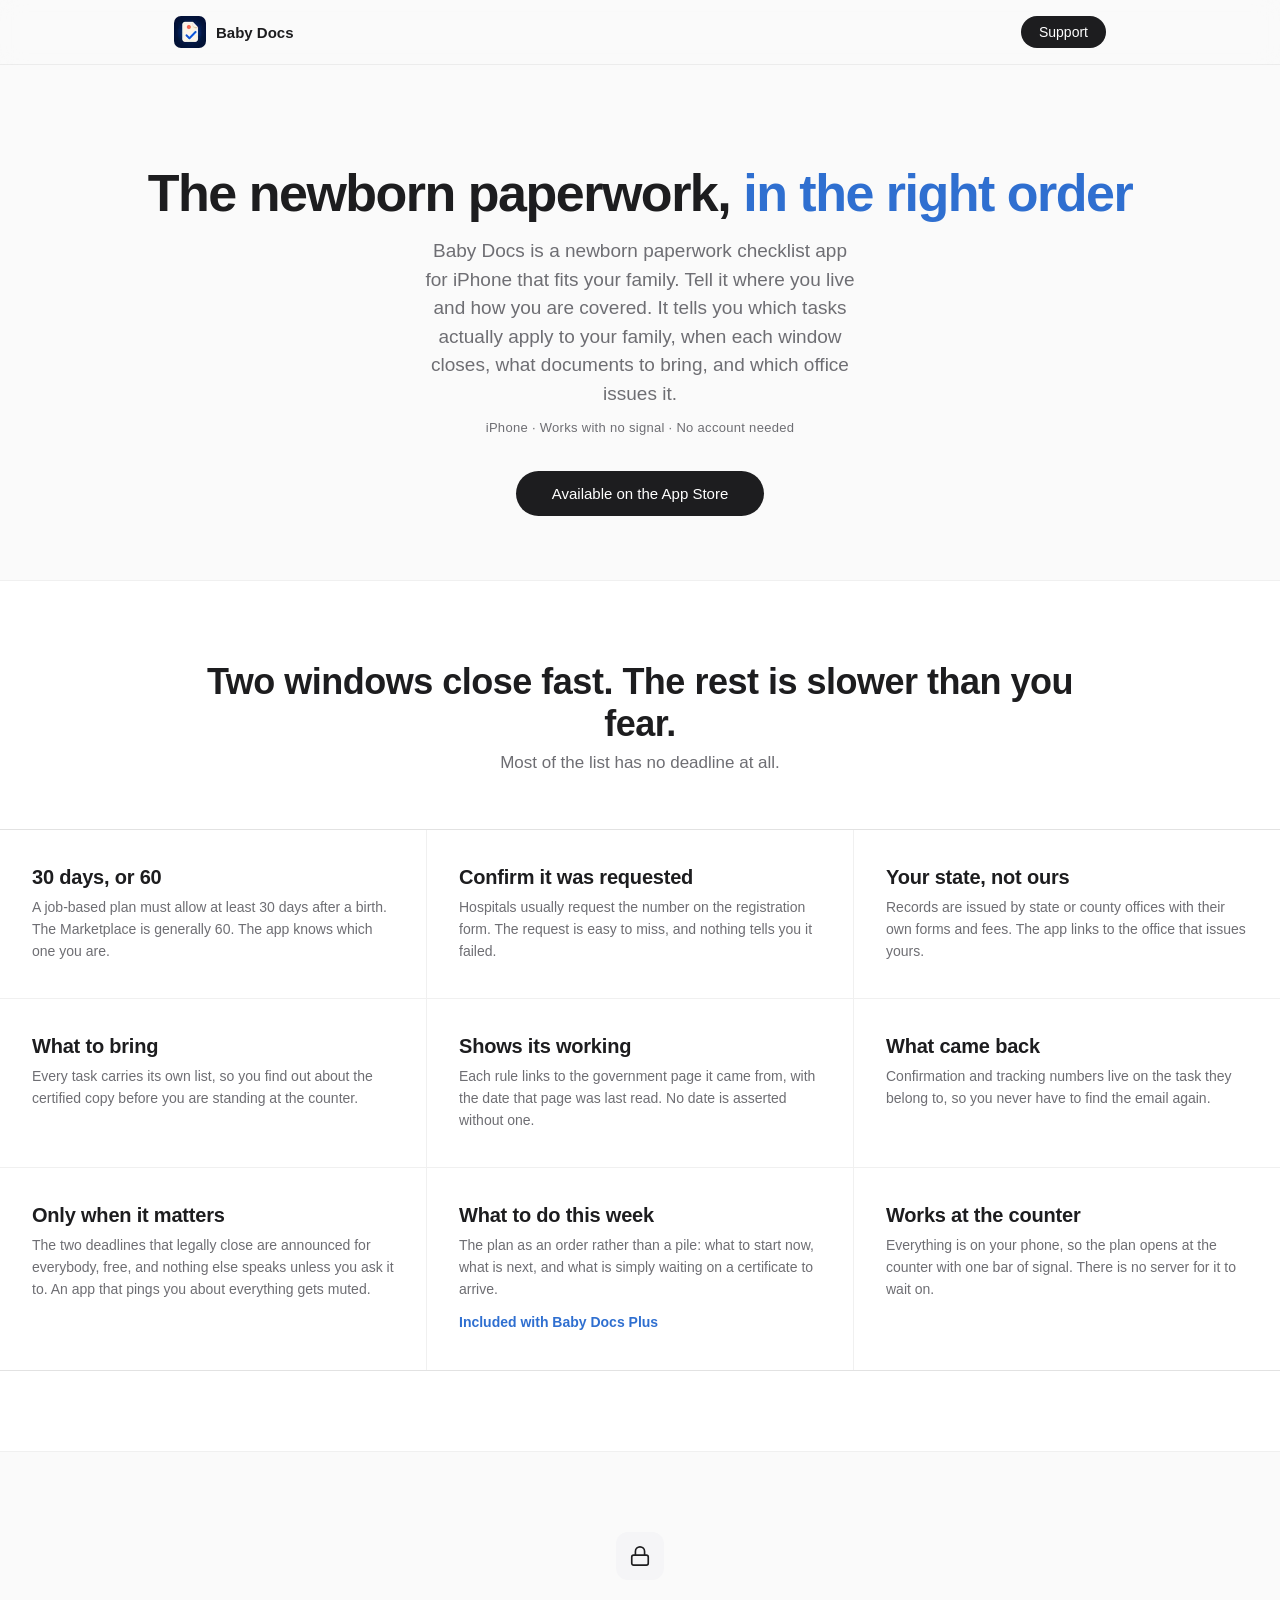
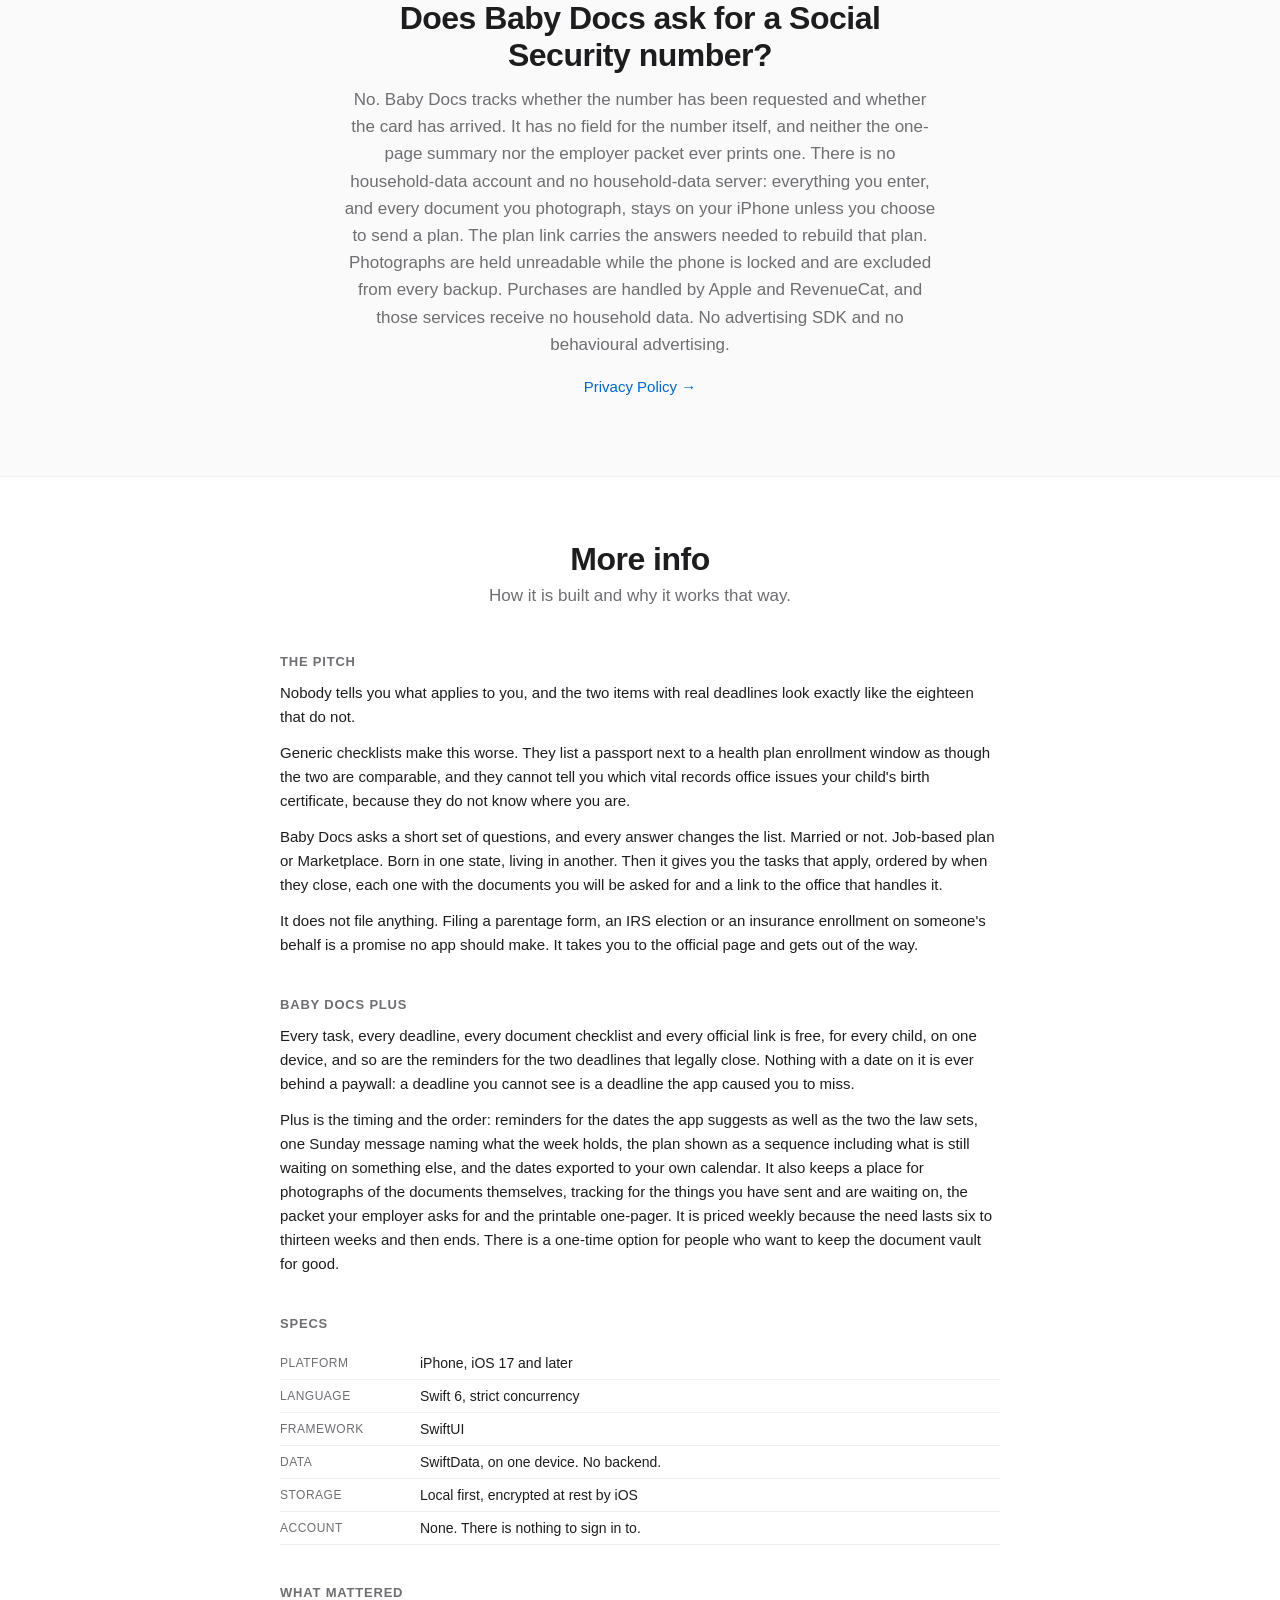
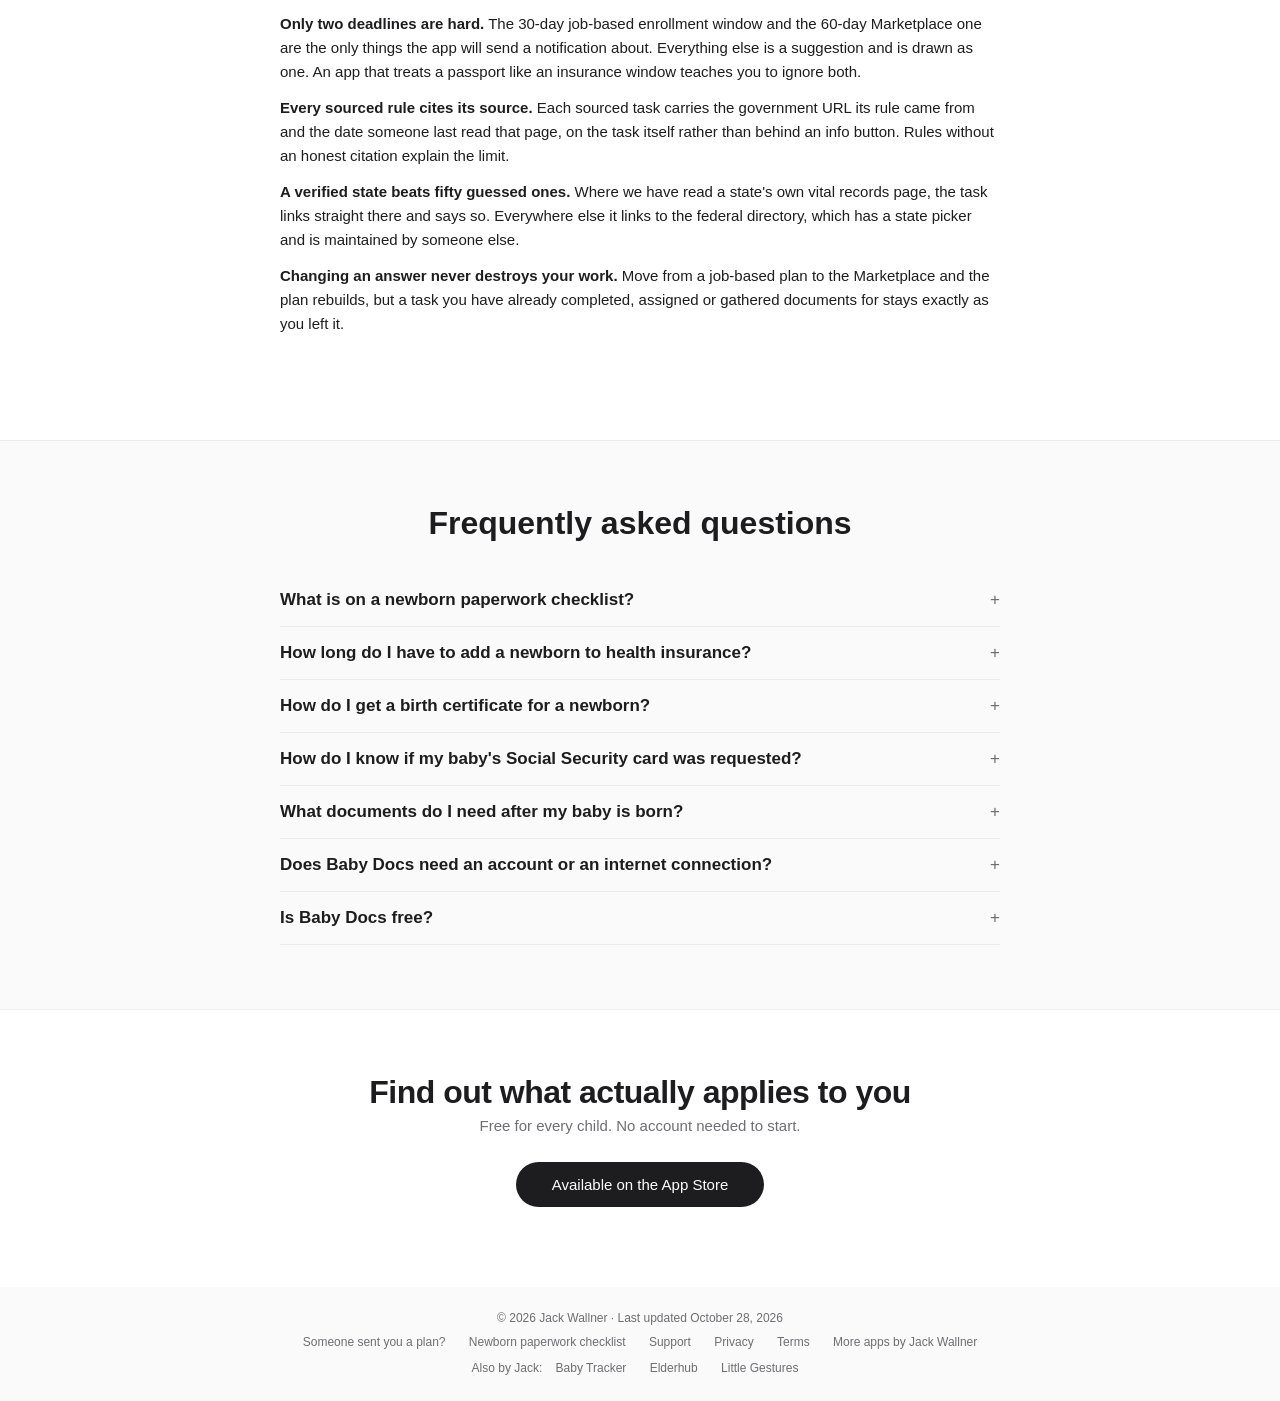
==== commit d0993ec0: "perf(site): serve sized WebP images and larger footer tap targets" ====
--- a/docs/index.html
+++ b/docs/index.html
@@ -39,7 +39,7 @@
   "@graph": [
     {
       "@type": "MobileApplication",
-      "dateModified": "2026-10-27",
+      "dateModified": "2026-10-28",
       "@id": "https://jackwallner.com/ios/babydocs/#app",
       "name": "Baby Docs: Newborn Paperwork",
       "alternateName": "Baby Docs",
@@ -537,7 +537,7 @@
         color: #6e6e73;
       }
 
-      footer a {
+      footer a { display: inline-block; padding: 6px 0;
         color: #6e6e73;
         text-decoration: none;
         margin: 0 10px;
@@ -608,8 +608,8 @@
   <body>
     <nav>
       <div class="container">
-        <a class="nav-brand" href="./">
-          <img src="icon_256.webp" alt="Baby Docs" loading="lazy" decoding="async">
+        <a class="nav-brand" href="./" aria-label="Baby Docs">
+          <img src="icon_64.webp" alt="" width="32" height="32">
           <span>Baby Docs</span>
         </a>
         <a class="nav-link" href="support.html">Support</a>
@@ -895,7 +895,7 @@
     </section>
 
     <footer>
-      <div class="divider">&copy; 2026 Jack Wallner · Last updated <time datetime="2026-10-27" data-updated>October 27, 2026</time></div>
+      <div class="divider">&copy; 2026 Jack Wallner · Last updated <time datetime="2026-10-28" data-updated>October 28, 2026</time></div>
       <div>
         <!-- Load-bearing, not decoration: the portfolio mirror that serves this
              page at jackwallner.com copies index.html plus the closure of what
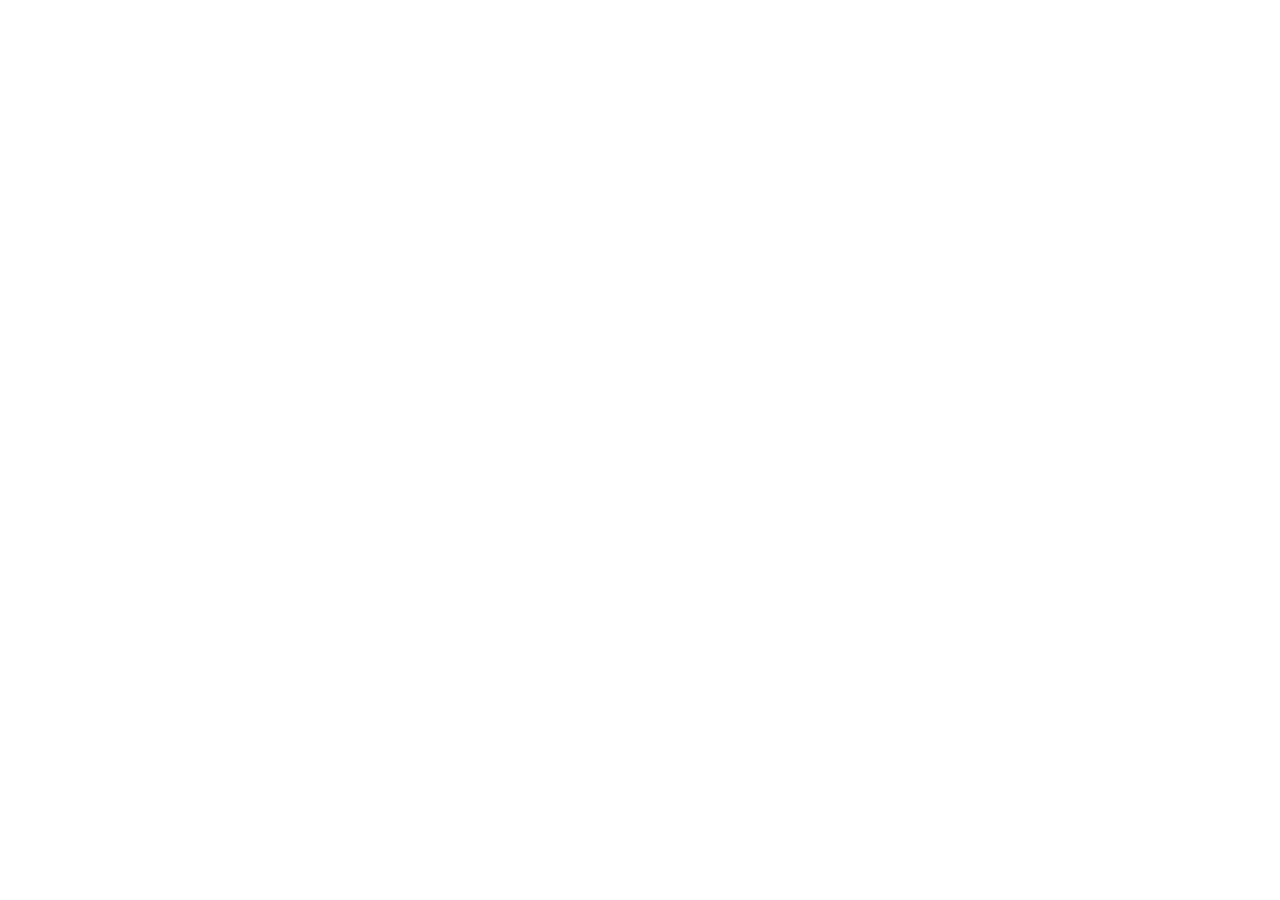
==== commit 50e4c510: "fix(seo): meta refresh github.io copies to the jackwallner.com canonical" ====
--- a/docs/index.html
+++ b/docs/index.html
@@ -8,6 +8,7 @@
     <title>Baby Docs: Newborn Paperwork Checklist for iPhone</title>
     <meta name="description" content="Baby Docs is a newborn paperwork checklist app for iPhone: birth certificate, Social Security card, health plan and leave, with deadlines and official links.">
     <link rel="canonical" href="https://jackwallner.com/ios/babydocs/" />
+    <meta http-equiv="refresh" content="0; url=https://jackwallner.com/ios/babydocs/">
     <meta name="apple-itunes-app" content="app-id=6799785786" />
     <script>if(location.hostname==="jackwallner.github.io"){var c=document.querySelector('link[rel="canonical"]');if(c&&c.href.indexOf("https://jackwallner.com/")===0)location.replace(c.href)}</script>
     <meta
